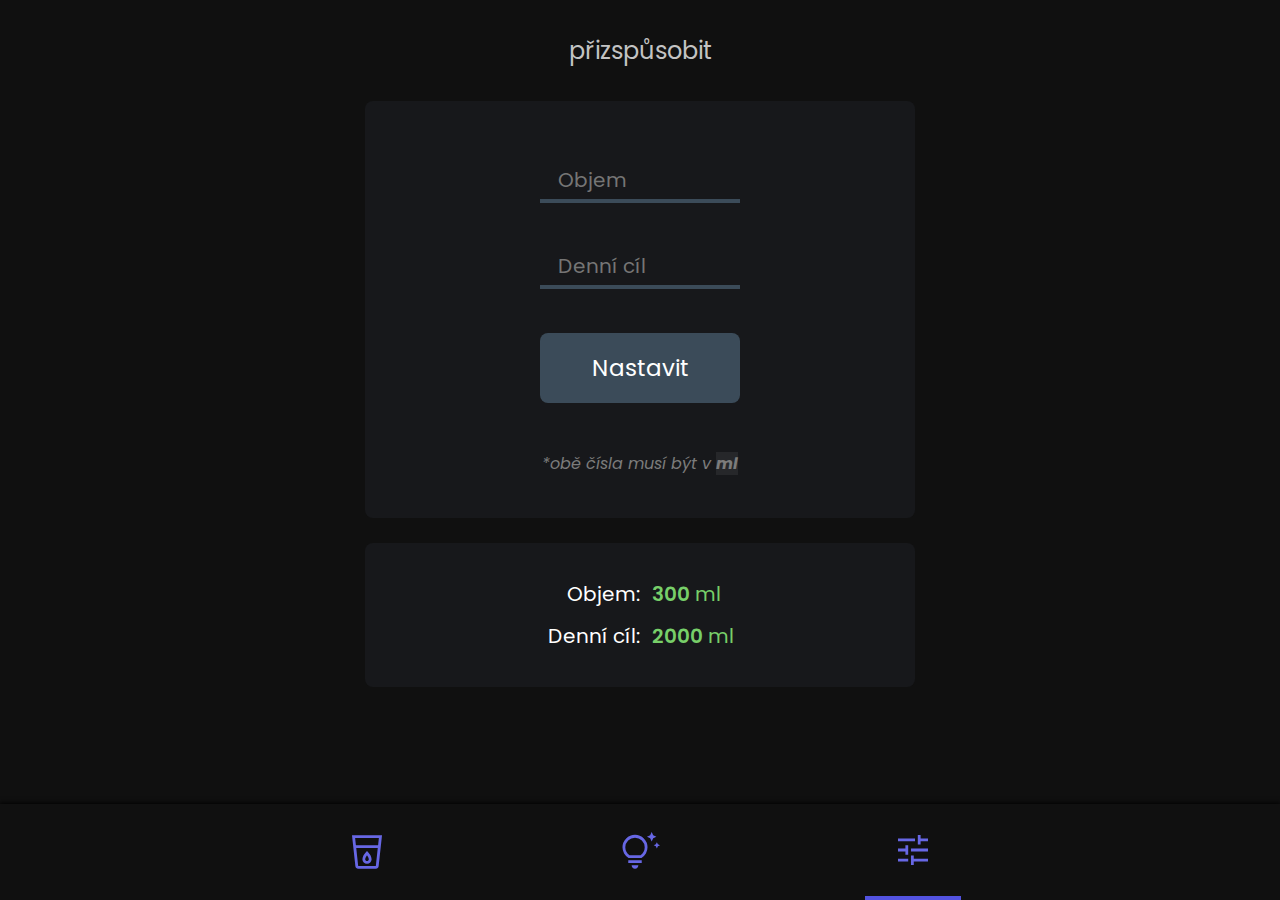
==== settings.html @ 7a0e9d7b "Add files via upload" ====
<!DOCTYPE html>
<html lang="en">

<head>
    <link rel="stylesheet"
        href="https://fonts.googleapis.com/css2?family=Material+Symbols+Outlined:opsz,wght,FILL,GRAD@20..48,100..700,0..1,-50..200" />
    <meta charset="UTF-8">
    <meta http-equiv="X-UA-Compatible" content="IE=edge">
    <meta name="viewport" content="width=device-width, initial-scale=1.0">
    <title>Drinko 3</title>
    <link rel="stylesheet" href="style.css">
    <link rel="stylesheet" href="colors.css">
    <script src="firit.js"></script>
    <script src="script.js"></script>
    <style>
        main {
            color: #fefeff;
        }

        h1 {
            border-bottom: #FFFFFF05 3px solid;
        }

        b {
            background: #fff1;
        }
    </style>
</head>

<body class="color1_0">
    <div class="centered" id="popup"></div>


    <div class="navbar">
        <div class="cont">
            <div class="elem" onclick="window.location.replace('./')">
                <span class="material-symbols-outlined">
                    local_drink
                </span>
            </div>
            <div class="elem">
                <span class="material-symbols-outlined" onclick="window.location.replace('./tips.html')">
                    tips_and_updates
                </span>
            </div>

            <!-- nastavit -->
            <div class="elem selected" onclick="window.location.replace('./settings.html')">
                <span class="material-symbols-outlined">
                    tune
                </span>
            </div>
        </div>
    </div>


    <br>
    <div class="container text-center max-w-full title" style="
">
        přizspůsobit
    </div>
    <br>
    <div class="cont">
        <div class="color1_1 podcont podcontadd">
            <form class="nastaveni-form">
                <div class="container-goal">
                    <input id="sklenicka-input" type="text" class="goal-input input" placeholder="Objem"
                        title="Objem skleničky">
                    <p style="height: 12px;"></p>
                    <input id="voda-goal-input" type="text" class="goal-input input" placeholder="Denní cíl"
                        title="Kolik vody chceš každý den vypít?">
                    <p style="height: 12px;"></p>
                    <button onclick="setObjem()" class="goal-tlacitko settlacitko color1_2" type="button">
                        Nastavit
                    </button>
                </div>
            </form>
            <span class="malym2">*obě čísla musí být v <b>ml</b></span>
            <p style="height: 10px;"></p>
        </div>
    </div>


    <!-- dalsi -->

    <br>
    <div class="cont">
        <div class="color1_1 podcont podconttexty">
            <span class="radek2">
                <span class="vlc"><span class="velce">Objem:</span></span>
                <div class="mlc">
                    <span class="ct" id="INP-objem">
                        360<span class="jednotka">ml</span>
                    </span>
                </div>
            </span>
            <span class="radek2">
                <span class="vlc"><span class="velce">Denní cíl:</span></span>
                <div class="mlc">
                    <span class="ct" id="INP-cil">
                        4000<span class="jednotka">ml</span>
                    </span>
                </div>
            </span>
        </div>
    </div>

</body>

</html>
---- style.css ----
@import url('https://fonts.googleapis.com/css2?family=Poppins:ital,wght@0,300;0,400;1,400;1,600&display=swap');

:root {
    --scheme: rgb(119, 207, 105);
    --navbar-bg: #101010;
}

* {
    box-sizing: border-box;
    font-family: 'Poppins', sans-serif;
}

body {
    margin: 0;
    padding: 0;
    margin-bottom: 8rem;
}

.panel {
    padding: 2px;
    font-weight: 600;
}

.panel-title {
    font-size: 32px;
    margin-left: 16px;
}

.add-sklenicka {
    margin: 4px 3px;
    width: 95%;
    max-width: 200px;
    color: #bababa;
    display: inline-block;
    border-radius: 8px;
    font-size: 28px;
    transition: 250ms;
    padding: 18px 0;
}

.add-sklenicka:hover {
    color: #FFF;
}

.goal-input {
    background: transparent;
    border-bottom: 4px hsl(208, 20%, 29%) solid;
    border-radius: 0px;
    padding: 4px 18px;
    color: #fff;
    transition: 250ms;
}


.goal-input:hover {
    border-bottom: 4px hsl(208, 60%, 29%) solid;
}


.goal-tlacitko {
    border-radius: 8px;
    padding: 18px 0;
    color: #fff;
    transition: 250ms;
}



.goal-tlacitko:hover {
    background: hsl(208, 60%, 29%);
}




.title2 {
    display: inline-block;
    color: rgb(179, 136, 136);
    rotate: -5deg;
    font-weight: 600;
}

.rozdelovac2 {
    display: block;
    width: 100%;
    background: #101010;
    height: 3px;
    margin-top: 20px;
    margin-bottom: 20px;
}

.title {
    font-size: 24px;
    margin: 8px 0;
    color: #c3c3c3;
}

.zbyva {
    user-select: none;
    font-size: 32px;
    position: relative;
    color: rgb(205, 205, 205);
}


.vyzn {

    font-weight: 600;
    font-style: normal;

}

.zbyva_ {
    color: var(--scheme);
    padding: 0px 0;
    font-style: normal;
    font-weight: 600;
}

.popis {
    color: #7c7c7c;
    font-size: 38px;
}

.lomitko {
    color: #7c7c7c;
    user-select: none;
    vertical-align: middle;
    font-size: 24px;
}

.bc {
    color: var(--scheme)
}


.navbar {
    position: fixed;
    bottom: 0;
    width: 100vw;
    box-shadow: #000 0px 0px 5px 1px;
    background: var(--navbar-bg);
    /*#17181b*/
    color: #fefeff;
    font-size: 24px;
}

.navbar .cont {
    display: grid;
    text-align: center;

    grid-template-columns: repeat(3, 1fr);
    grid-template-rows: repeat(1, 1fr);

    width: 100vw;
    padding: 0px;
}

.navbar .cont .elem {
    cursor: pointer;
    text-align: center;
    align-items: center;
    display: inline-flex;
    justify-content: center;
    width: max-content;
    width: 6rem;
    height: 6rem;
    margin-left: 12px;
    margin-right: 12px;
    user-select: none;
    transition: 250ms;
}

.selected {
    border-bottom: hsl(240, 70%, 60%) 4px solid;
}

.navbar .cont .elem .material-symbols-outlined {
    font-size: 40px;
    color: hsl(240, 70%, 65%);
    transition: 250ms;
}

.navbar .cont .elem:hover>.material-symbols-outlined {
    color: hsl(240, 70%, 80%);
}

.navbar .cont .elem:nth-child(1) {
    justify-self: end;
}

.navbar .cont .elem:nth-child(2) {
    justify-self: center;
}

.navbar .cont .elem:nth-child(3) {
    justify-self: start;
}

.dv {
    padding: 20px;
    padding-top: 36px;
    display: inline-block;
    background: #17181b;
    border: #101010 3px solid;
    border-radius: 12px;
}

.dv * {
    display: inline;
}


.d2 {
    width: 100%;
}

.d3 {
    width: 100%;
    padding: 20px;
    padding-bottom: 36px;
}

.d4 {
    width: 100%;
    padding-top: 20px;
    max-width: 135px;
    display: inline-flex;
    justify-content: center;
    align-items: center;
}


.containerdata:nth-child(2) {
    justify-content: center;
    display: flex;
    width: 100%;
}

/*  CONTAINERS  */

.input {
    font-size: 20px;
    width: 200px;
}

.cont {
    width: 100%;
    text-align: center;
}

.podcont {
    width: 85%;
    border-radius: 8px;
    display: inline-block;
    max-width: 550px;
}

.podcontdata {
    color: #bababa;
    font-size: 32px;
    display: inline-block;
}

.popis {
    font-size: 32px;
}

.podcontanouc {
    color: #bababa;
    padding: 22px;
}

.podcontadd {

    padding-top: 36px;
}

.settlacitko {
    font-size: 23px;
    width: 200px;
}

.nastaveni-form {
    padding-top: 1.5rem;
    padding-bottom: 2rem;
    margin-bottom: 1rem;
}


.nobg {
    background: transparent !important;
}


.malym {
    user-select: none;
    font-size: 16px;
    display: block;
    text-align: start;
    color: #7c7c7c;
}

.malym2 {
    font-style: italic;
    user-select: none;
    font-size: 16px;
    display: block;
    text-align: center;
    color: #7c7c7c;
}

.centered {
    z-index: 2;
    font-size: 28px;
    display: block;
    width: 100%;
    text-align: center;
    position: fixed;
    top: 1rem;
}

.popup .material-symbols-outlined {
    color: rgb(0, 0, 0);
    cursor: pointer;
    font-size: 32px;
}

.popup {
    left: 0;
    text-align: start;
    color: #fff;
    background: #6b6a6a;
    width: 95%;
    border-radius: 8px;
    display: inline-flex;
}

.popup .maintext {
    margin: 10px;
}



/* nastaveni */

.podconttexty {
    display: inline-block;
    padding-top: 36px;
    padding-bottom: 24px;
}

.vlc {
    width: 100%;
    display: inline-block;
    text-align: end;
}

.mlc {
    width: 100%;
    display: inline-block;
    text-align: start;
}

.ct {
    margin-left: 12px;
    display: block;
    text-align: start;
    color: var(--scheme);
    font-weight: 600;

}
.jednotka {
    font-weight: 400;
}

.hd {
    letter-spacing: 3px;
    font-size: 24px;
    font-weight: 600;
}


.radek2 {
    justify-content: right;
    display: flex;
    font-size: 20px;
    width: 100%;
    color: rgb(255, 255, 255);
    margin-bottom: 12px;
}

tecka {
    user-select: none;
    display: inline-block;
    margin-right: 6px;
    height: 100%;
    color: darkblue;
}
---- colors.css ----
body {
    background: #000;
}
*,
::after,
::before {
    box-sizing: border-box
}

button {
    cursor: pointer;
    font-weight: 400;
}

b,
strong {
    font-weight: bold
}


table {
    text-indent: 0;
    border-color: inherit
}





*,
::after,
::before {
    box-sizing: border-box;
    border-width: 0;
    border-style: solid;
    border-color: currentColor
}


.color1_0 {
    background: #101010;
}

.color1_1 {
    background: #17181b;
}

.color1_2 {
    background: hsl(208, 20%, 29%);
}


.color1_3 {
    background: hsl(0, 20%, 29%);
}



.block {
    display:block;
}

.items-center {
    align-items: center;
}
.justify-center {
    justify-content: center;
}
.text-center {
    text-align: center;
}
.max-w-full {
    width: 100%;
}
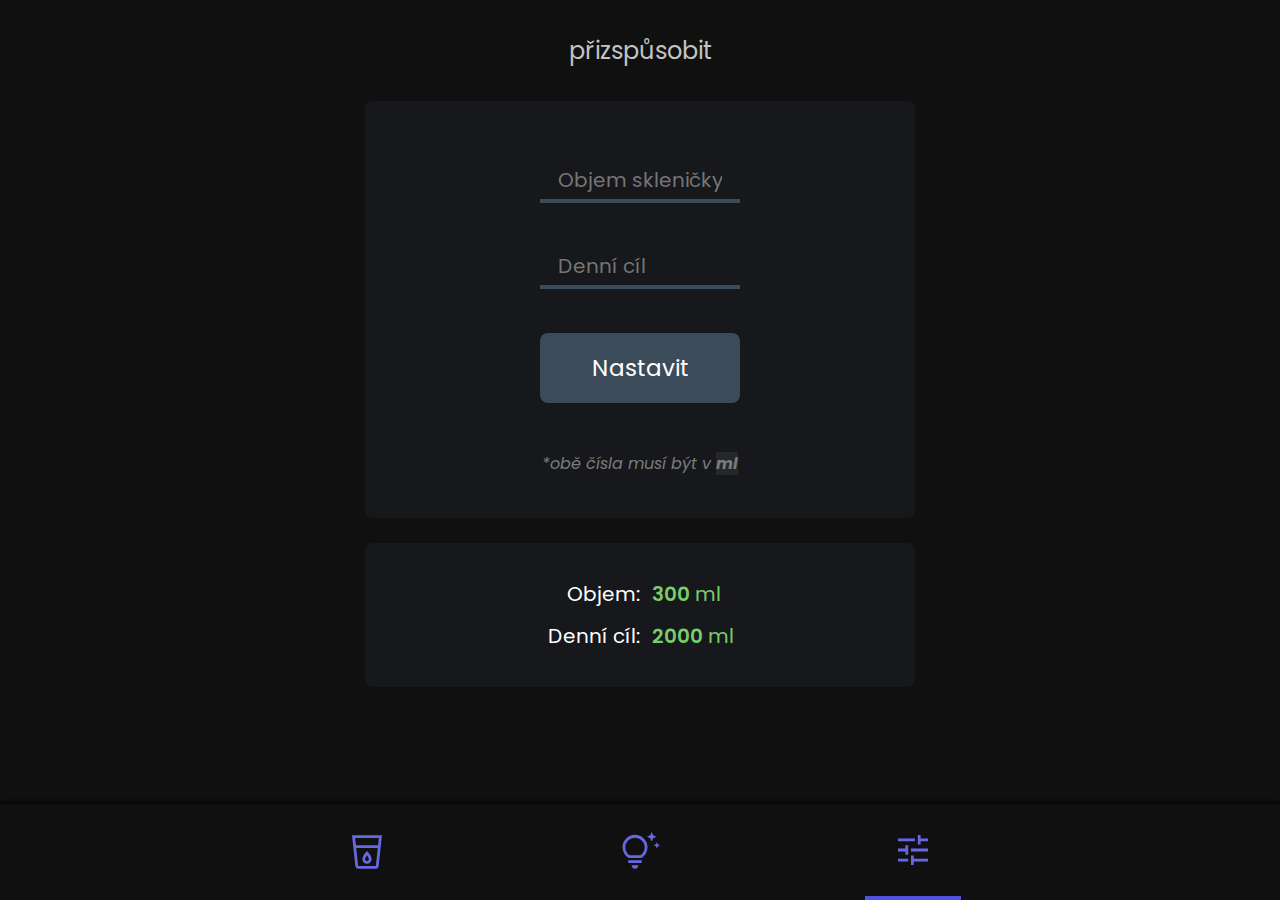
==== commit cae7b5ed: "Now more readable and simplier" ====
--- a/settings.html
+++ b/settings.html
@@ -64,7 +64,7 @@
         <div class="color1_1 podcont podcontadd">
             <form class="nastaveni-form">
                 <div class="container-goal">
-                    <input id="sklenicka-input" type="text" class="goal-input input" placeholder="Objem"
+                    <input id="sklenicka-input" type="text" class="goal-input input" placeholder="Objem skleničky"
                         title="Objem skleničky">
                     <p style="height: 12px;"></p>
                     <input id="voda-goal-input" type="text" class="goal-input input" placeholder="Denní cíl"
